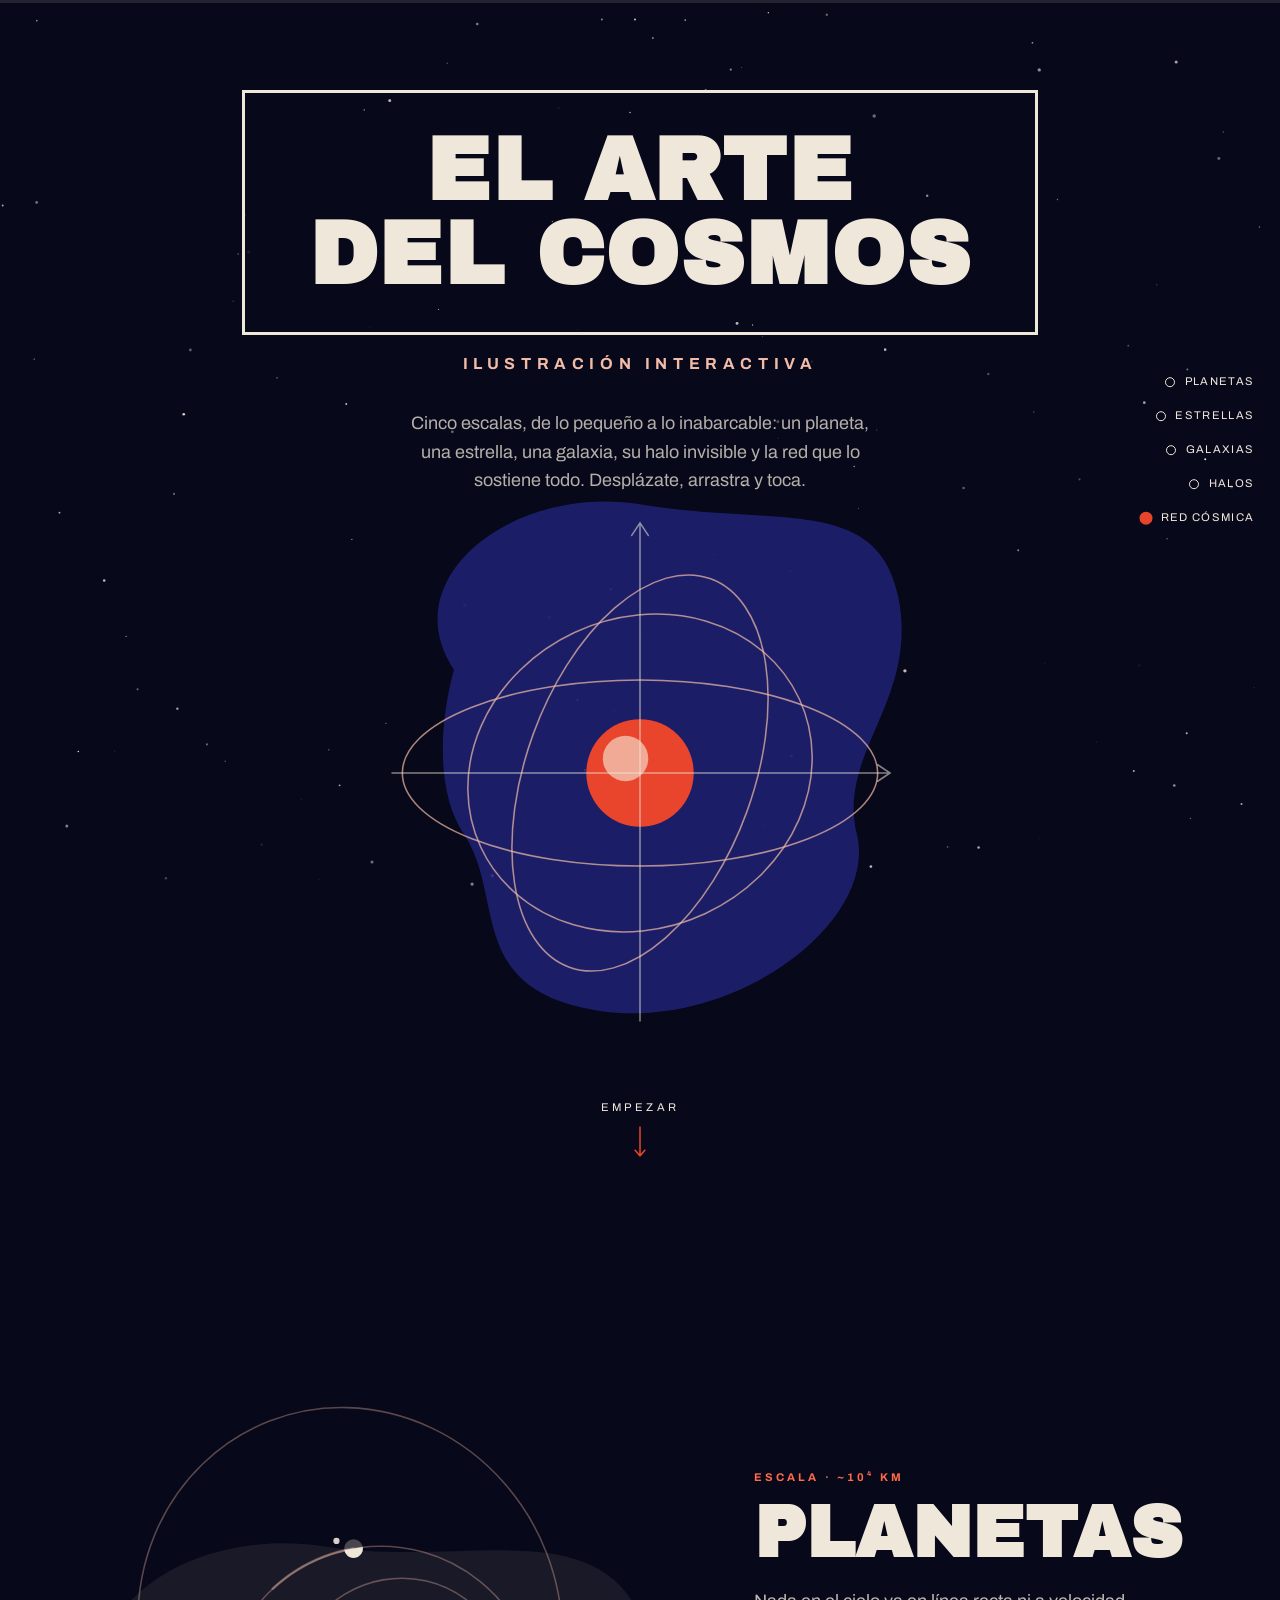
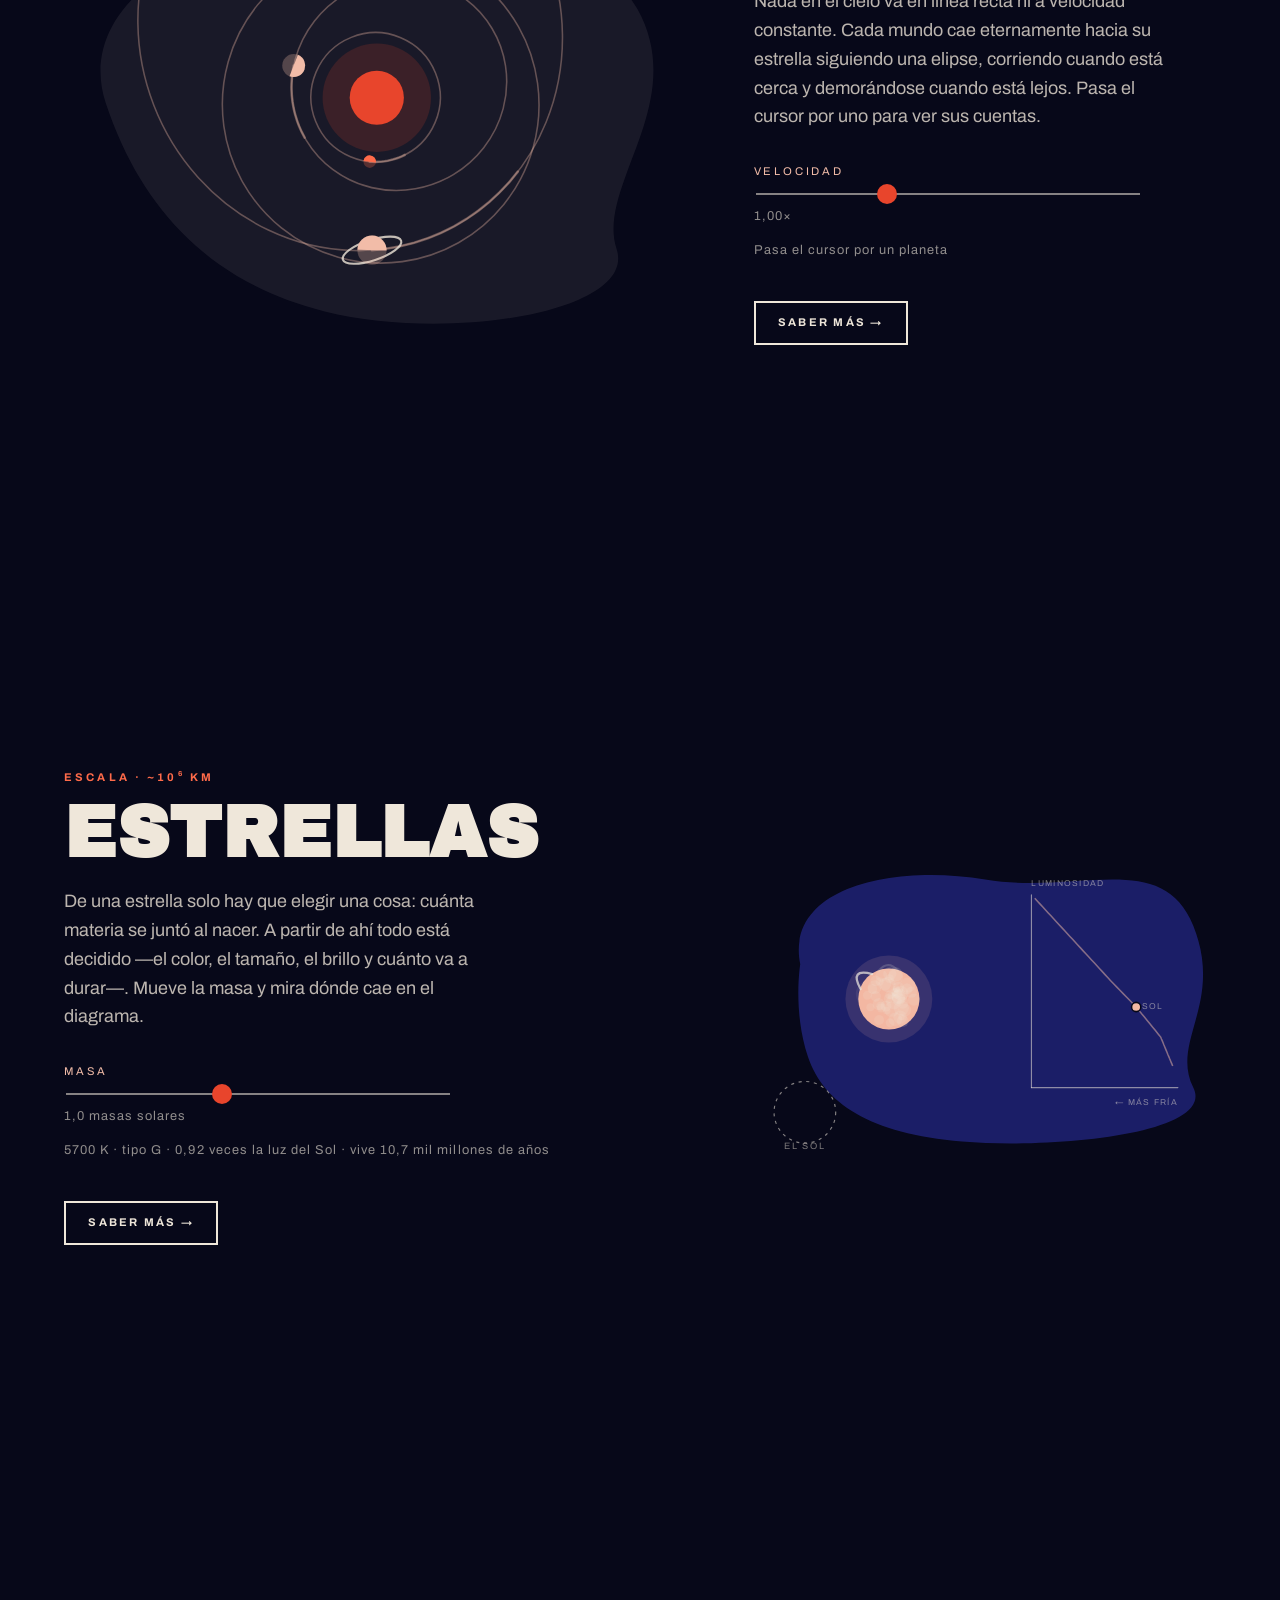
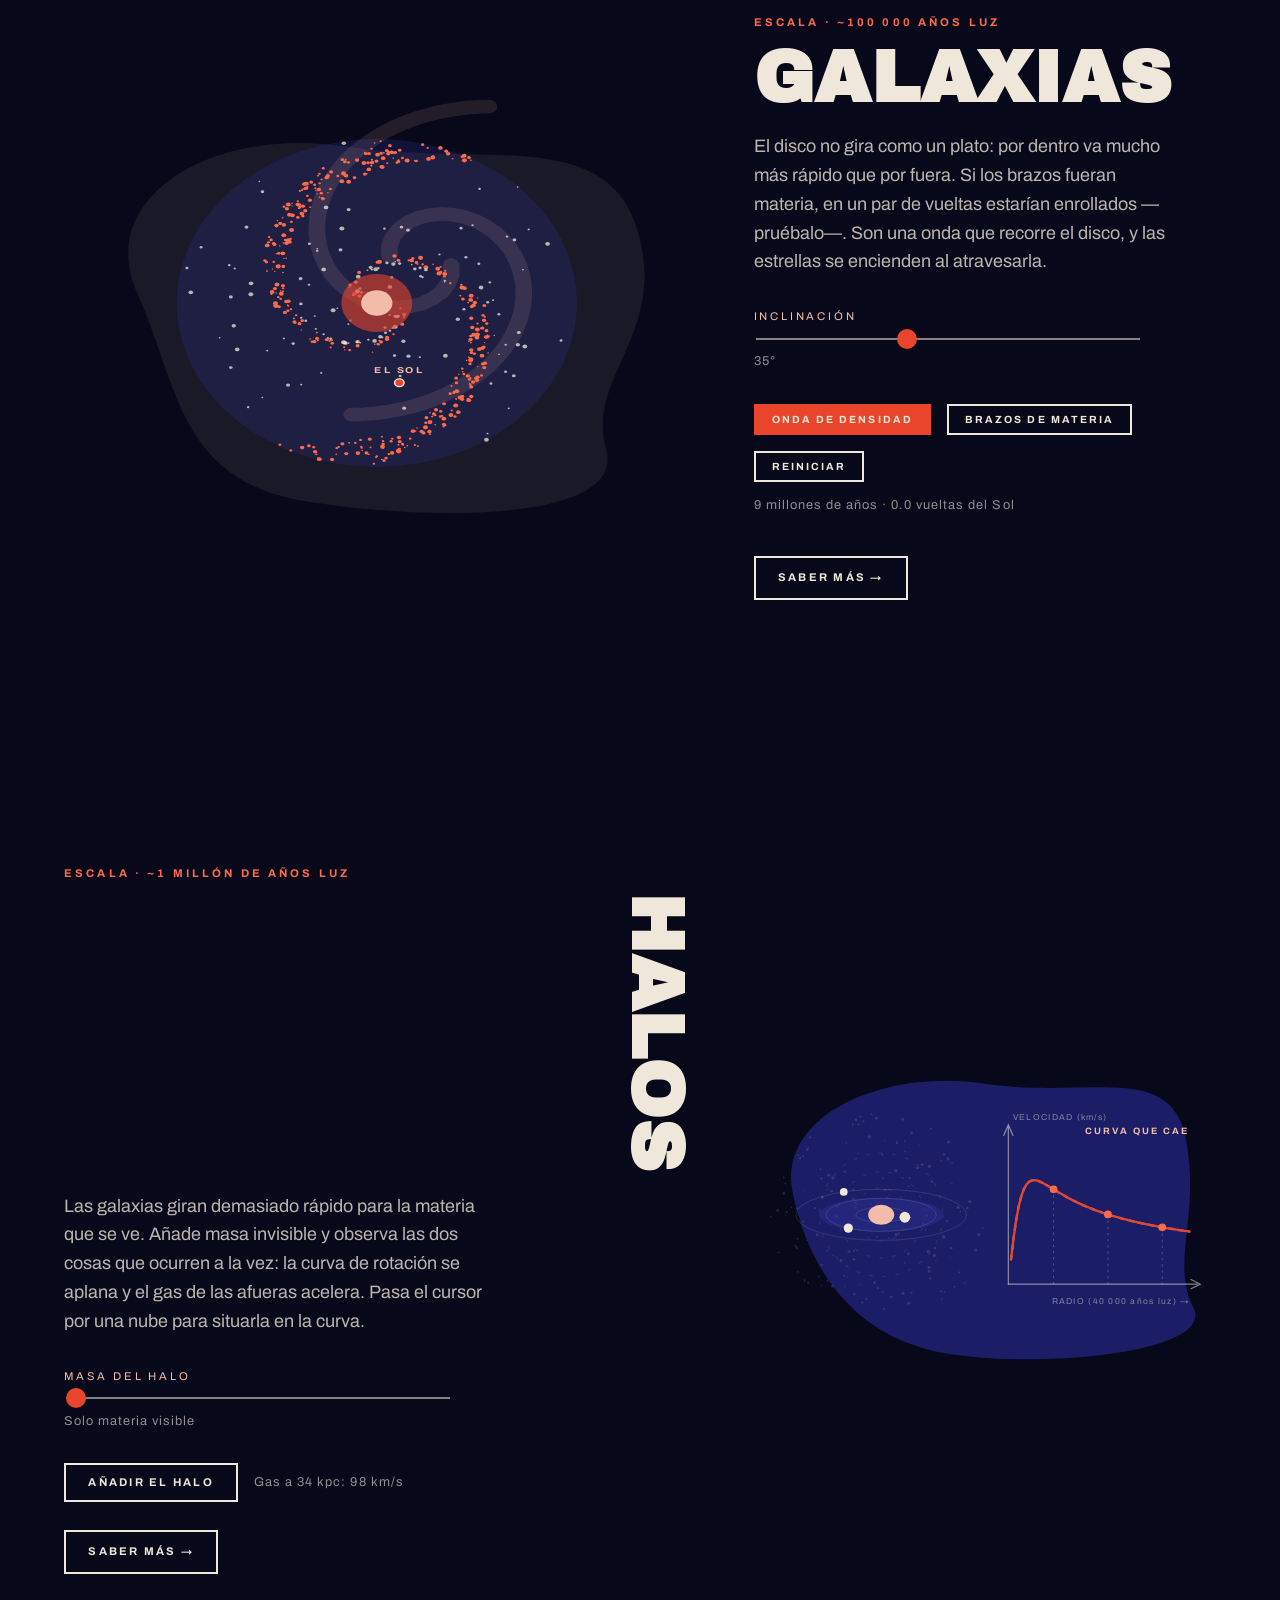
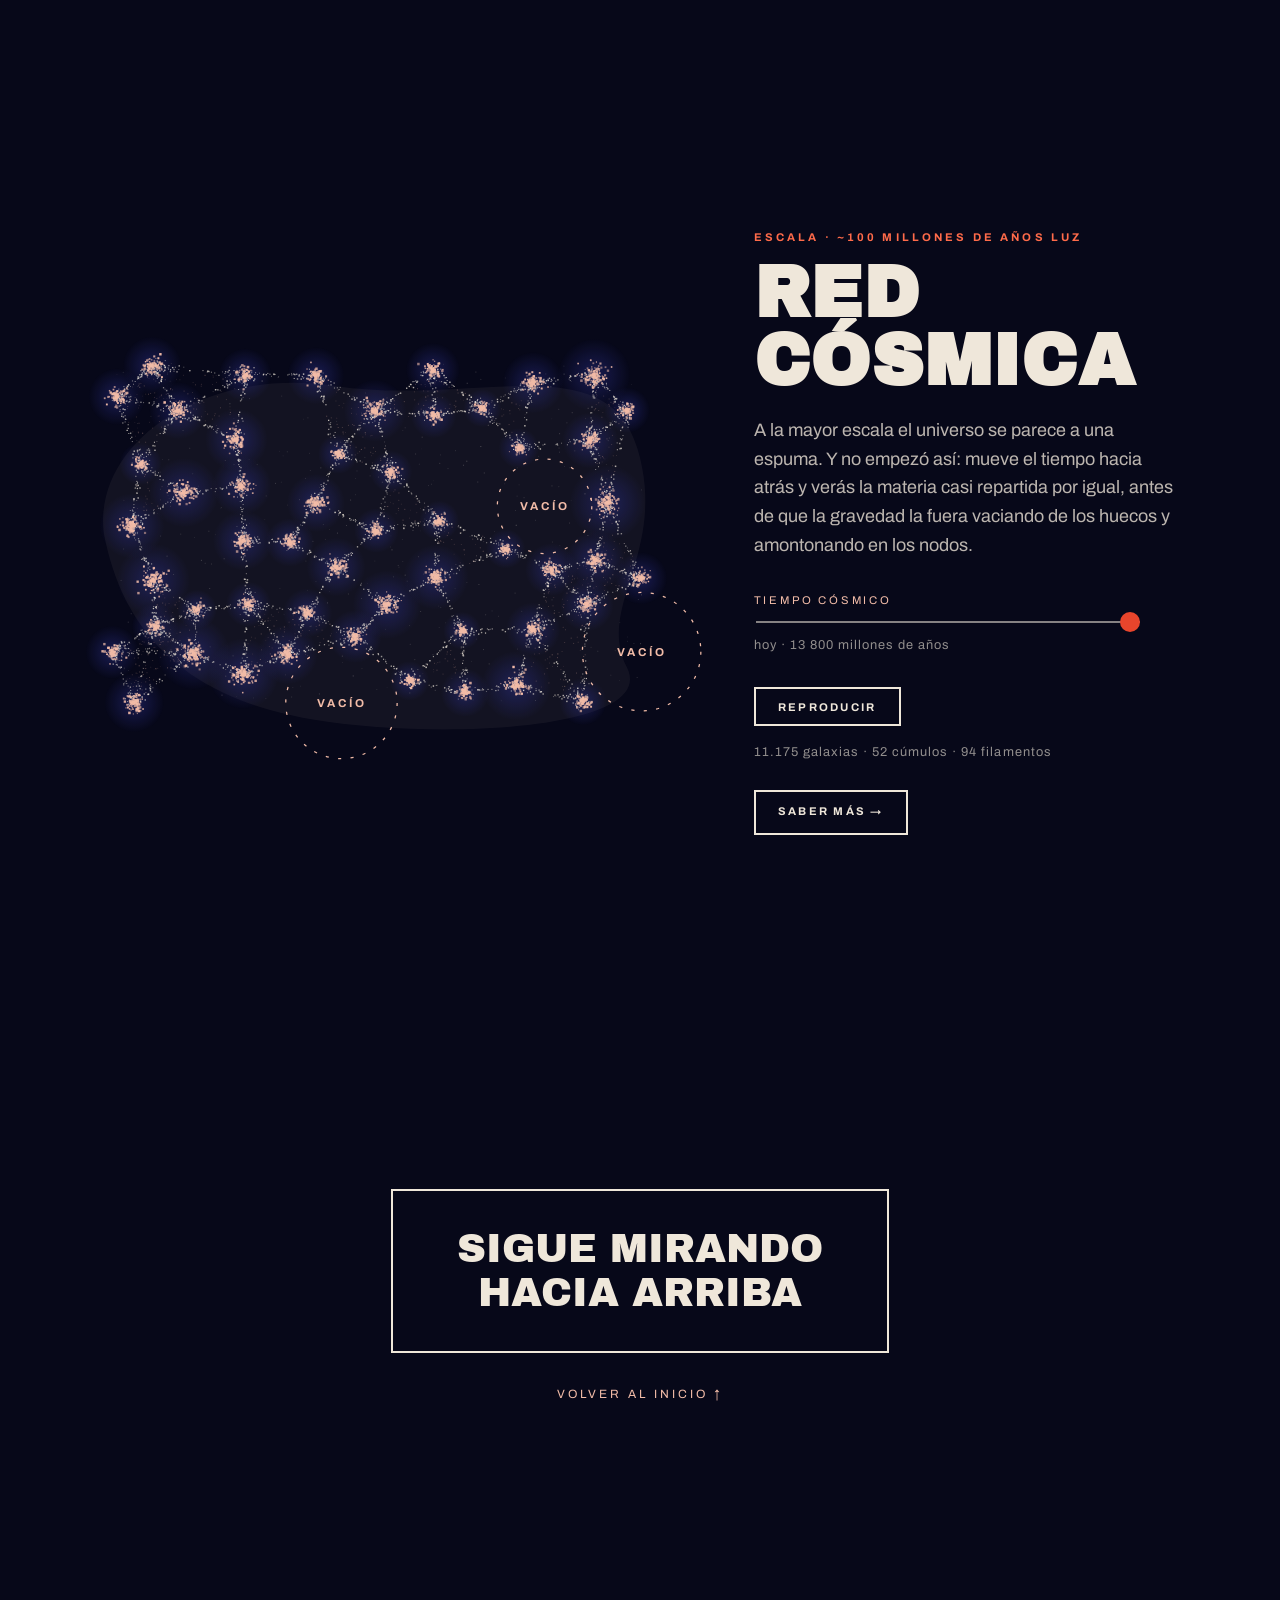
==== index.html @ 121e1dbd "Add cosmic web visualization and planetarium content" ====
<!DOCTYPE html>
<html lang="es">
<head>
<meta charset="utf-8">
<meta name="viewport" content="width=device-width, initial-scale=1, viewport-fit=cover">
<title>El arte del cosmos</title>
<meta name="description" content="Una pieza interactiva sobre la belleza del cosmos, de los planetas a la red cósmica.">
<link rel="preconnect" href="https://fonts.googleapis.com">
<link rel="preconnect" href="https://fonts.gstatic.com" crossorigin>
<link href="https://fonts.googleapis.com/css2?family=Archivo+Black&family=Archivo:wght@400;600;700&display=swap" rel="stylesheet">
<link rel="stylesheet" href="css/style.css">
</head>
<body>

<!-- Campo de estrellas de fondo (canvas, dibujado en js/main.js) -->
<canvas id="starfield" class="starfield" aria-hidden="true"></canvas>

<!-- Barra de progreso de scroll -->
<div class="progress" aria-hidden="true"><span id="progressBar" class="progress__bar"></span></div>

<!-- Navegación lateral: un punto por escala -->
<nav class="dots" aria-label="Escalas">
  <a href="#planetas"    data-dot="planetas"><span></span><em>Planetas</em></a>
  <a href="#estrellas"   data-dot="estrellas"><span></span><em>Estrellas</em></a>
  <a href="#galaxias"    data-dot="galaxias"><span></span><em>Galaxias</em></a>
  <a href="#halos"       data-dot="halos"><span></span><em>Halos</em></a>
  <a href="#red-cosmica" data-dot="red-cosmica"><span></span><em>Red cósmica</em></a>
</nav>

<!-- ============================= HERO ============================= -->
<header class="hero" id="top">
  <div class="frame">
    <h1 class="hero__title">EL ARTE<br>DEL COSMOS</h1>
  </div>
  <p class="hero__kicker">ILUSTRACIÓN INTERACTIVA</p>

  <p class="hero__intro">
    Cinco escalas, de lo pequeño a lo inabarcable: un planeta, una estrella,
    una galaxia, su halo invisible y la red que lo sostiene todo.
    Desplázate, arrastra y toca.
  </p>

  <a class="scroll-cue" href="#planetas">
    <span>EMPEZAR</span>
    <svg viewBox="0 0 24 48" aria-hidden="true"><path d="M12 2 V40 M5 33 L12 41 L19 33" /></svg>
  </a>

  <!-- Ilustración del hero: sistema orbital decorativo -->
  <svg class="hero__art" viewBox="0 0 600 600" aria-hidden="true">
    <path class="blob blob--violet" d="M120 200C60 110 180 20 300 40c130 22 230-10 250 90 20 100-60 150-40 230 20 85-120 190-250 170S170 420 130 360c-40-60-10-160-10-160Z"/>
    <g class="hero__rings">
      <ellipse class="ring" cx="300" cy="300" rx="230" ry="90"/>
      <ellipse class="ring" cx="300" cy="300" rx="170" ry="150" transform="rotate(-25 300 300)"/>
      <ellipse class="ring" cx="300" cy="300" rx="110" ry="200" transform="rotate(20 300 300)"/>
    </g>
    <circle class="sun" cx="300" cy="300" r="52"/>
    <circle class="sun-core" cx="286" cy="286" r="22"/>
    <g class="axes">
      <path d="M60 300 H540 M530 292 L542 300 L530 308"/>
      <path d="M300 540 V60 M292 70 L300 58 L308 70"/>
    </g>
  </svg>
</header>

<main>

  <!-- =========================== 1. PLANETAS =========================== -->
  <!-- Las órbitas las resuelve js/planets.js: aquí solo va el fondo -->
  <section class="scene scene--left" id="planetas" data-scene="planetas">
    <div class="scene__stage">
      <svg class="art" id="planetArt" viewBox="0 0 600 420" role="img"
           aria-label="Cuatro planetas recorriendo órbitas elípticas alrededor de su estrella">
        <path class="blob blob--cream" d="M40 210C10 120 120 40 250 60c130 20 250-30 300 60s-40 170-20 230-160 90-280 60S70 300 40 210Z"/>
      </svg>
    </div>

    <div class="scene__text">
      <p class="scene__scale">ESCALA · ~10<sup>4</sup> KM</p>
      <h2 class="scene__label">PLANETAS</h2>
      <p class="scene__copy">
        Nada en el cielo va en línea recta ni a velocidad constante. Cada mundo cae
        eternamente hacia su estrella siguiendo una elipse, corriendo cuando está cerca
        y demorándose cuando está lejos. Pasa el cursor por uno para ver sus cuentas.
      </p>
      <div class="control">
        <label for="planetSpeed">VELOCIDAD</label>
        <input id="planetSpeed" type="range" min="0" max="3" step="0.05" value="1">
        <output id="planetSpeedOut">1,00×</output>
      </div>
      <p class="readout" id="planetReadout">—</p>
      <a class="btn btn--ghost scene__more" href="planetas.html">SABER MÁS →</a>
    </div>
  </section>

  <!-- ============================ 2. ESTRELLAS ============================ -->
  <!-- La estrella la modela js/stars.js: aquí solo va el fondo -->
  <section class="scene scene--right" id="estrellas" data-scene="estrellas">
    <div class="scene__stage">
      <svg class="art" id="starArt" viewBox="0 0 600 420" role="img"
           aria-label="Una estrella cuya masa decide su color, su tamaño y su vida">
        <path class="blob blob--violet" d="M60 160C40 60 180 30 300 50s230-40 270 60-30 150 0 210-180 80-300 70S90 340 70 280s-10-120-10-120Z"/>
      </svg>
    </div>

    <div class="scene__text">
      <p class="scene__scale">ESCALA · ~10<sup>6</sup> KM</p>
      <h2 class="scene__label">ESTRELLAS</h2>
      <p class="scene__copy">
        De una estrella solo hay que elegir una cosa: cuánta materia se juntó al nacer.
        A partir de ahí todo está decidido —el color, el tamaño, el brillo y cuánto va a
        durar—. Mueve la masa y mira dónde cae en el diagrama.
      </p>
      <div class="control">
        <label for="starMass">MASA</label>
        <input id="starMass" type="range" min="0" max="100" step="0.5" value="40">
        <output id="starMassOut">1,0 masas solares</output>
      </div>
      <p class="readout" id="starDetail">—</p>
      <a class="btn btn--ghost scene__more" href="estrellas.html">SABER MÁS →</a>
    </div>
  </section>

  <!-- =========================== 3. GALAXIAS =========================== -->
  <!-- El disco lo siembra y lo hace girar js/galaxies.js -->
  <section class="scene scene--left" id="galaxias" data-scene="galaxias">
    <div class="scene__stage">
      <svg class="art" id="galaxyArt" viewBox="0 0 600 420" role="img"
           aria-label="Disco galáctico en rotación diferencial con brazos espirales">
        <path class="blob blob--cream" d="M70 200C30 110 140 40 270 60s250-20 280 80-50 140-30 210-170 70-290 50S110 290 70 200Z"/>
      </svg>
    </div>

    <div class="scene__text">
      <p class="scene__scale">ESCALA · ~100 000 AÑOS LUZ</p>
      <h2 class="scene__label">GALAXIAS</h2>
      <p class="scene__copy">
        El disco no gira como un plato: por dentro va mucho más rápido que por fuera.
        Si los brazos fueran materia, en un par de vueltas estarían enrollados —pruébalo—.
        Son una onda que recorre el disco, y las estrellas se encienden al atravesarla.
      </p>
      <div class="control">
        <label for="galaxyTilt">INCLINACIÓN</label>
        <input id="galaxyTilt" type="range" min="0" max="90" step="1" value="35">
        <output id="galaxyTiltOut">35°</output>
      </div>
      <div class="control control--row">
        <button class="btn btn--sm" id="galaxyWave" type="button" aria-pressed="true">ONDA DE DENSIDAD</button>
        <button class="btn btn--sm" id="galaxyMatter" type="button" aria-pressed="false">BRAZOS DE MATERIA</button>
        <button class="btn btn--sm" id="galaxyReset" type="button">REINICIAR</button>
      </div>
      <p class="readout" id="galaxyClock">—</p>
      <a class="btn btn--ghost scene__more" href="galaxias.html">SABER MÁS →</a>
    </div>
  </section>

  <!-- ============================= 4. HALOS ============================= -->
  <!-- La ilustración la construye js/halos.js: el SVG solo aporta el fondo -->
  <section class="scene scene--right" id="halos" data-scene="halos">
    <div class="scene__stage">
      <svg class="art" id="haloArt" viewBox="0 0 600 420" role="img"
           aria-label="Halo de materia oscura y curva de rotación calculada en vivo">
        <path class="blob blob--violet" d="M50 180C30 80 170 20 300 40s240-30 260 70-20 160 10 220-200 80-320 60S70 280 50 180Z"/>
      </svg>
    </div>

    <div class="scene__text">
      <p class="scene__scale">ESCALA · ~1 MILLÓN DE AÑOS LUZ</p>
      <h2 class="scene__label scene__label--vertical">HALOS</h2>
      <p class="scene__copy">
        Las galaxias giran demasiado rápido para la materia que se ve. Añade masa
        invisible y observa las dos cosas que ocurren a la vez: la curva de rotación
        se aplana y el gas de las afueras acelera. Pasa el cursor por una nube para
        situarla en la curva.
      </p>
      <div class="control">
        <label for="haloMass">MASA DEL HALO</label>
        <input id="haloMass" type="range" min="0" max="100" step="1" value="0">
        <output id="haloRatio">Solo materia visible</output>
      </div>
      <div class="control control--row">
        <button class="btn" id="haloPreset" type="button" aria-pressed="false">AÑADIR EL HALO</button>
        <span class="readout" id="haloVel">Gas a 34 kpc: — km/s</span>
      </div>
      <a class="btn btn--ghost scene__more" href="halos.html">SABER MÁS →</a>
    </div>
  </section>

  <!-- ========================== 5. RED CÓSMICA ========================== -->
  <!-- La red la siembra js/web.js: el SVG solo aporta el fondo -->
  <section class="scene scene--left" id="red-cosmica" data-scene="red-cosmica">
    <div class="scene__stage">
      <div class="web-stage">
        <canvas id="webCanvas" class="web-canvas"></canvas>
        <svg class="web-overlay" id="webArt" viewBox="0 0 600 420" role="img"
             aria-label="Red cósmica formada por miles de galaxias que se agrupan con el tiempo"></svg>
      </div>
    </div>

    <div class="scene__text">
      <p class="scene__scale">ESCALA · ~100 MILLONES DE AÑOS LUZ</p>
      <h2 class="scene__label">RED CÓSMICA</h2>
      <p class="scene__copy">
        A la mayor escala el universo se parece a una espuma. Y no empezó así: mueve
        el tiempo hacia atrás y verás la materia casi repartida por igual, antes de que
        la gravedad la fuera vaciando de los huecos y amontonando en los nodos.
      </p>
      <div class="control">
        <label for="webTime">TIEMPO CÓSMICO</label>
        <input id="webTime" type="range" min="0" max="100" step="1" value="100">
        <output id="webAge">hoy · 13 800 millones de años</output>
      </div>
      <div class="control control--row">
        <button class="btn" id="webPlay" type="button" aria-pressed="false">REPRODUCIR</button>
        <span class="readout" id="webReadout">—</span>
      </div>
      <a class="btn btn--ghost scene__more" href="red-cosmica.html">SABER MÁS →</a>
    </div>
  </section>

</main>

<!-- ============================= OUTRO ============================= -->
<footer class="outro">
  <div class="frame frame--sm">
    <p>SIGUE MIRANDO<br>HACIA ARRIBA</p>
  </div>
  <a class="back-to-top" href="#top">VOLVER AL INICIO ↑</a>
</footer>

<script src="js/common.js"></script>
<script src="js/main.js"></script>
<script src="js/planets.js"></script>
<script src="js/stars.js"></script>
<script src="js/galaxies.js"></script>
<script src="js/halos.js"></script>
<script src="js/web.js"></script>
</body>
</html>
---- css/style.css ----
/* ============================================================
   El arte del cosmos — hoja de estilos base
   Cinco escalas: planetas → estrellas → galaxias → halos → red cósmica
   Paleta: azul profundo + coral + rosa pálido + crema
   ============================================================ */

:root {
  /* Color */
  --ink:        #070819;  /* fondo espacio profundo */
  --ink-2:      #0E1130;  /* fondo alterno */
  --violet:     #1E2270;  /* azul del cartel de referencia, oscurecido */
  --violet-2:   #2B2F8C;
  --coral:      #E8452C;
  --coral-soft: #FF6B4A;
  --blush:      #F2BCA8;
  --cream:      #EFE7DA;
  --ice:        #A9C3FF;  /* estrellas calientes */
  --line:       rgba(239, 231, 218, 0.55);

  /* Tipografía */
  --display: "Archivo Black", "Helvetica Neue", Impact, sans-serif;
  --text:    "Archivo", "Helvetica Neue", Arial, sans-serif;

  /* Ritmo */
  --gutter: clamp(1.25rem, 5vw, 5rem);
  --ease:   cubic-bezier(0.22, 1, 0.36, 1);
}

*, *::before, *::after { box-sizing: border-box; }

html { scroll-behavior: smooth; }

body {
  margin: 0;
  background: var(--ink);
  color: var(--cream);
  font-family: var(--text);
  font-size: clamp(1rem, 0.95rem + 0.25vw, 1.125rem);
  line-height: 1.6;
  overflow-x: hidden;
}

img, svg { max-width: 100%; }

/* ---------------- Fondo de estrellas + barra de progreso ---------------- */

.starfield {
  position: fixed;
  inset: 0;
  width: 100%;
  height: 100%;
  z-index: 0;
  pointer-events: none;
}

.progress {
  position: fixed;
  top: 0; left: 0; right: 0;
  height: 3px;
  background: rgba(239, 231, 218, 0.12);
  z-index: 50;
}
.progress__bar {
  display: block;
  height: 100%;
  width: 0;
  background: var(--coral);
}

/* ---------------- Navegación de puntos ---------------- */

.dots {
  position: fixed;
  right: clamp(0.75rem, 2vw, 2rem);
  top: 50%;
  transform: translateY(-50%);
  display: flex;
  flex-direction: column;
  gap: 1rem;
  z-index: 40;
}
.dots a {
  display: flex;
  align-items: center;
  justify-content: flex-end;
  gap: 0.6rem;
  text-decoration: none;
  color: var(--cream);
}
.dots span {
  width: 10px;
  height: 10px;
  border: 1.5px solid var(--cream);
  border-radius: 50%;
  transition: background 0.3s var(--ease), transform 0.3s var(--ease);
}
.dots em {
  font-style: normal;
  font-size: 0.7rem;
  letter-spacing: 0.12em;
  text-transform: uppercase;
  opacity: 0;
  transform: translateX(6px);
  transition: opacity 0.3s var(--ease), transform 0.3s var(--ease);
}
.dots a:hover em { opacity: 0.8; transform: none; }
.dots a.is-active span { background: var(--coral); border-color: var(--coral); transform: scale(1.3); }
.dots a.is-active em { opacity: 1; transform: none; }

/* ---------------- Hero ---------------- */

.hero {
  position: relative;
  z-index: 1;
  min-height: 100svh;
  padding: clamp(3rem, 10vh, 8rem) var(--gutter) 6rem;
  display: flex;
  flex-direction: column;
  align-items: center;
  text-align: center;
}

.frame {
  border: 3px solid var(--cream);
  padding: clamp(1rem, 3vw, 2.25rem) clamp(1.5rem, 6vw, 4rem);
  max-width: 100%;
}
.frame--sm { border-width: 2px; }

.hero__title {
  margin: 0;
  font-family: var(--display);
  font-size: clamp(2rem, 8vw, 5.5rem);
  line-height: 0.95;
  letter-spacing: 0.02em;
}

.hero__kicker {
  margin: 1rem 0 0;
  font-weight: 700;
  font-size: clamp(0.75rem, 1.5vw, 1rem);
  letter-spacing: 0.35em;
  color: var(--blush);
}

.hero__intro {
  max-width: 48ch;
  margin: 2rem 0 0;
  color: rgba(239, 231, 218, 0.75);
}

.hero__art {
  width: min(100%, 620px);
  margin-top: -2rem;
  order: 3;
}
.hero__rings { transform-origin: 300px 300px; animation: spin 90s linear infinite; }

.scroll-cue {
  order: 4;
  margin-top: 1rem;
  display: inline-flex;
  flex-direction: column;
  align-items: center;
  gap: 0.5rem;
  color: var(--cream);
  text-decoration: none;
  font-size: 0.7rem;
  letter-spacing: 0.3em;
}
.scroll-cue svg {
  width: 18px;
  fill: none;
  stroke: var(--coral);
  stroke-width: 2;
  animation: nudge 2.4s ease-in-out infinite;
}

/* ---------------- Escenas ---------------- */

.scene {
  position: relative;
  z-index: 1;
  min-height: 100svh;
  display: grid;
  grid-template-columns: 1.15fr 0.85fr;
  align-items: center;
  gap: clamp(2rem, 5vw, 5rem);
  padding: clamp(4rem, 12vh, 9rem) var(--gutter);
}
.scene--right .scene__stage { order: 2; }

.scene__stage { position: relative; }
.art { width: 100%; height: auto; overflow: visible; }

/* Marcador de escala: hilo conductor de toda la pieza */
.scene__scale {
  margin: 0 0 0.75rem;
  font-size: 0.7rem;
  font-weight: 700;
  letter-spacing: 0.28em;
  color: var(--coral-soft);
}
.scene__scale sup { font-size: 0.65em; }

.scene__label {
  margin: 0 0 1.25rem;
  font-family: var(--display);
  font-size: clamp(2rem, 6vw, 4.5rem);
  line-height: 0.95;
  letter-spacing: 0.01em;
}
.scene__label--vertical {
  writing-mode: vertical-rl;
  margin-bottom: 0;
  margin-left: auto;
}

.scene__copy {
  max-width: 42ch;
  color: rgba(239, 231, 218, 0.78);
}

/* Aparición al entrar en pantalla (la clase la añade el IntersectionObserver) */
.scene__stage,
.scene__text {
  opacity: 0;
  transform: translateY(40px);
  transition: opacity 0.9s var(--ease), transform 0.9s var(--ease);
}
.scene.is-visible .scene__stage,
.scene.is-visible .scene__text { opacity: 1; transform: none; }
.scene.is-visible .scene__text { transition-delay: 0.15s; }

/* ---------------- Controles ---------------- */

.control {
  margin-top: 2rem;
  display: flex;
  flex-direction: column;
  gap: 0.6rem;
  max-width: 24rem;
}
.control--row { flex-direction: row; align-items: center; gap: 1rem; flex-wrap: wrap; }

.control label {
  font-size: 0.7rem;
  letter-spacing: 0.25em;
  color: var(--blush);
}

input[type="range"] {
  -webkit-appearance: none;
  appearance: none;
  width: 100%;
  height: 2px;
  background: var(--line);
  outline-offset: 6px;
}
input[type="range"]::-webkit-slider-thumb {
  -webkit-appearance: none;
  width: 20px; height: 20px;
  border-radius: 50%;
  background: var(--coral);
  cursor: grab;
}
input[type="range"]::-moz-range-thumb {
  width: 20px; height: 20px;
  border: 0;
  border-radius: 50%;
  background: var(--coral);
  cursor: grab;
}

output, .readout {
  font-size: 0.8rem;
  letter-spacing: 0.08em;
  color: rgba(239, 231, 218, 0.6);
}

.btn {
  font-family: var(--text);
  font-weight: 700;
  font-size: 0.7rem;
  letter-spacing: 0.2em;
  color: var(--cream);
  background: transparent;
  border: 2px solid var(--cream);
  padding: 0.7rem 1.4rem;
  cursor: pointer;
  transition: background 0.25s var(--ease), border-color 0.25s var(--ease);
}
.btn:hover, .btn:focus-visible { background: var(--coral); border-color: var(--coral); }
.btn[aria-pressed="true"] { background: var(--coral); border-color: var(--coral); }

.btn--ghost { display: inline-block; text-decoration: none; }
.scene__more { margin-top: 1.75rem; }

/* ---------------- Vocabulario gráfico compartido ---------------- */

.blob { opacity: 0.9; }
.blob--violet { fill: var(--violet); }
.blob--cream  { fill: var(--cream); opacity: 0.08; }

.axes {
  fill: none;
  stroke: var(--line);
  stroke-width: 1.5;
  stroke-linecap: round;
}

.axis-label {
  fill: rgba(239, 231, 218, 0.5);
  font-family: var(--text);
  font-size: 12px;
  letter-spacing: 0.18em;
  text-anchor: middle;
}
/* En CSS el anclaje gana al atributo del SVG, así que aquí se le devuelve
   la palabra a cada rótulo que pide alinearse por su izquierda o su derecha */
.axis-label[text-anchor="start"] { text-anchor: start; }
.axis-label[text-anchor="end"] { text-anchor: end; }

.ring {
  fill: none;
  stroke: var(--blush);
  stroke-width: 1.5;
  opacity: 0.7;
}

.sun      { fill: var(--coral); }
.sun-core { fill: var(--blush); opacity: 0.85; }

.star-label {
  fill: var(--blush);
  font-family: var(--text);
  font-size: 15px;
  letter-spacing: 0.06em;
  pointer-events: none;
}

/* Escena 1 — planetas · las órbitas las resuelve js/planets.js */
.planet--coral { fill: var(--coral-soft); }
.planet--blush { fill: var(--blush); }
.planet--cream { fill: var(--cream); }
.planet--night { opacity: 0.28; }
.planet-body { cursor: pointer; }
.orbit-path { opacity: 0.35; }
.orbit-trail { fill: none; stroke: var(--blush); stroke-width: 2.5; stroke-linecap: round; opacity: 0.35; }
.moon-dot { fill: var(--cream); opacity: 0.9; }
.planet-ring {
  fill: none;
  stroke: var(--cream);
  stroke-width: 2;
  opacity: 0.8;
  /* fill-box para girar sobre el propio anillo y no sobre el origen del viewBox */
  transform-box: fill-box;
  transform-origin: center;
  transform: rotate(-18deg);
}

/* Escena 2 — estrellas · las modela js/stars.js */
.star-body { fill: var(--coral); transition: fill 0.35s var(--ease); }
.star-corona { fill: var(--coral); opacity: 0.16; transition: opacity 0.4s var(--ease); }
.grain { fill: var(--cream); opacity: 0.14; pointer-events: none; }
.flare { fill: none; stroke: var(--blush); stroke-width: 3; stroke-linecap: round; }
.sun-ref { fill: none; stroke: var(--line); stroke-width: 1.5; stroke-dasharray: 4 6; }

.ms-line { fill: none; stroke: var(--blush); stroke-width: 2; opacity: 0.5; }
.hr-sun { fill: var(--cream); }
.hr-marker { stroke: var(--ink); stroke-width: 2; transition: fill 0.35s var(--ease); }

/* Escena 3 — galaxias · la siembra js/galaxies.js */
.galaxy-disc { fill: var(--violet-2); opacity: 0.28; }
.galaxy-disc--flat { opacity: 0.55; }
.galaxy-bulge { fill: var(--coral); opacity: 0.6; }
.galaxy-core  { fill: var(--blush); }

.arm-pattern { transition: opacity 0.5s var(--ease); }
.arm-wave {
  fill: none;
  stroke: var(--blush);
  stroke-width: 16;
  stroke-linecap: round;
  opacity: 0.16;
}
.disc-star { fill: var(--cream); opacity: 0.75; transition: fill 0.25s var(--ease); }
.disc-star.is-forming { fill: var(--coral-soft); opacity: 1; }
.sun-marker { fill: var(--coral); stroke: var(--cream); stroke-width: 1.5; }
.sun-tag {
  fill: var(--blush);
  font-family: var(--text);
  font-size: 10px;
  font-weight: 700;
  letter-spacing: 0.2em;
  pointer-events: none;
}

/* Escena 4 — halos · la construye js/halos.js */

.halo-particles { transition: opacity 0.4s var(--ease); }
.halo-particles.is-drifting { animation: spin 300s linear infinite; }
.halo-particle { fill: var(--blush); }

.halo-ring {
  fill: none;
  stroke: var(--blush);
  stroke-width: 1.5;
  stroke-dasharray: 5 12;
  transition: opacity 0.4s var(--ease), r 0.6s var(--ease);
}

/* Nubes de gas que trazan la curva */
.tracer-orbit { fill: none; stroke: var(--line); stroke-width: 1; opacity: 0.3; }
.tracer {
  fill: var(--cream);
  cursor: pointer;
  transition: fill 0.2s var(--ease);
}
.tracer:hover { fill: var(--coral-soft); }
.tracer-label {
  fill: var(--blush);
  font-family: var(--text);
  font-size: 14px;
  letter-spacing: 0.06em;
  pointer-events: none;
}

/* Gráfico de la curva de rotación */
.curve { fill: none; stroke-width: 3; stroke-linecap: round; }
.curve--expected { stroke: var(--line); stroke-dasharray: 5 8; }
.curve--live { stroke: var(--coral); }
.marker__dot { fill: var(--coral-soft); transition: r 0.2s var(--ease), fill 0.2s var(--ease); }
.marker__guide { stroke: var(--line); stroke-width: 1; stroke-dasharray: 3 5; opacity: 0.6; }
.marker.is-lit .marker__dot { fill: var(--cream); r: 8; }
.plot-label { font-size: 11px; letter-spacing: 0.15em; }
.plot-note {
  fill: var(--blush);
  font-family: var(--text);
  font-size: 12px;
  font-weight: 700;
  letter-spacing: 0.22em;
  transition: fill 0.4s var(--ease);
}
.plot-note.is-flat { fill: var(--coral-soft); }

/* Escena 5 — red cósmica · la siembra js/web.js sobre <canvas> */
.web-stage {
  position: relative;
  width: 100%;
  aspect-ratio: var(--ratio, 600 / 420);
}
.web-canvas,
.web-overlay {
  position: absolute;
  inset: 0;
  width: 100%;
  height: 100%;
}
.web-canvas { cursor: crosshair; touch-action: none; }
.web-overlay { pointer-events: none; overflow: visible; }

.void-ring, .void-tag { transition: opacity 0.5s var(--ease); }
.void-ring {
  fill: none;
  stroke: var(--blush);
  stroke-width: 1.2;
  stroke-dasharray: 3 9;
  opacity: 0.5;
}
.void-tag {
  fill: var(--blush);
  font-family: var(--text);
  font-size: 11px;
  font-weight: 700;
  letter-spacing: 0.24em;
}

/* ---------------- Outro ---------------- */

.outro {
  position: relative;
  z-index: 1;
  min-height: 70svh;
  display: flex;
  flex-direction: column;
  align-items: center;
  justify-content: center;
  gap: 2rem;
  padding: 6rem var(--gutter);
  text-align: center;
}
.outro p {
  margin: 0;
  font-family: var(--display);
  font-size: clamp(1.5rem, 4vw, 2.5rem);
  line-height: 1.1;
}
.back-to-top {
  color: var(--blush);
  text-decoration: none;
  font-size: 0.75rem;
  letter-spacing: 0.25em;
}

/* ---------------- Animaciones ---------------- */

@keyframes spin  { to { transform: rotate(360deg); } }
@keyframes twinkle { 0%, 100% { opacity: 0.25; } 50% { opacity: 1; } }
@keyframes nudge { 0%, 100% { transform: translateY(0); } 50% { transform: translateY(6px); } }

/* ---------------- Responsive ---------------- */

@media (max-width: 900px) {
  .scene {
    grid-template-columns: 1fr;
    gap: 2rem;
    padding-block: 5rem;
  }
  .scene--right .scene__stage { order: 0; }
  .scene__label--vertical { writing-mode: horizontal-tb; margin-left: 0; margin-bottom: 1.25rem; }
  .dots em { display: none; }
}

@media (max-width: 560px) {
  .dots { display: none; }
  .hero__art { margin-top: 0; }
}

/* ---------------- Accesibilidad ---------------- */

@media (prefers-reduced-motion: reduce) {
  html { scroll-behavior: auto; }
  *, *::before, *::after {
    animation-duration: 0.001ms !important;
    animation-iteration-count: 1 !important;
    transition-duration: 0.001ms !important;
  }
  .scene__stage, .scene__text { opacity: 1; transform: none; }
}


/* ============================================================
   Páginas de detalle (planetas.html, estrellas.html, …)
   ============================================================ */

.article-page { padding-bottom: 2rem; }

.back-link {
  position: fixed;
  top: clamp(1rem, 3vh, 2rem);
  left: clamp(1rem, 4vw, 3rem);
  z-index: 45;
  color: var(--cream);
  text-decoration: none;
  font-size: 0.7rem;
  font-weight: 700;
  letter-spacing: 0.2em;
  background: rgba(7, 8, 25, 0.75);
  border: 1px solid var(--line);
  padding: 0.6rem 1rem;
  backdrop-filter: blur(6px);
}
.back-link:hover { background: var(--coral); border-color: var(--coral); }

.article-head {
  position: relative;
  z-index: 1;
  max-width: 72rem;
  margin: 0 auto;
  padding: clamp(6rem, 16vh, 11rem) var(--gutter) 0;
  text-align: center;
}
.article-head .scene__scale { margin-bottom: 1rem; }

.article-title {
  margin: 0 0 1.5rem;
  font-family: var(--display);
  font-size: clamp(2.5rem, 11vw, 6rem);
  line-height: 0.95;
}

.article-lede {
  max-width: 54ch;
  margin: 0 auto;
  font-size: clamp(1.05rem, 1.6vw, 1.35rem);
  color: var(--blush);
}

.article-figure {
  margin: clamp(2.5rem, 6vw, 4rem) auto 0;
  max-width: 46rem;
}
.figure-art { width: 100%; height: auto; overflow: visible; }
.dust { fill: var(--cream); opacity: 0.8; }

.article-figure--lab { max-width: 52rem; }

.lab-caption {
  margin: 1.25rem auto 0;
  max-width: 46ch;
  text-align: center;
  font-size: 0.85rem;
  color: rgba(239, 231, 218, 0.55);
}

.lab-controls {
  margin-top: 1.75rem;
  padding-top: 1.75rem;
  border-top: 1px solid var(--line);
  display: grid;
  gap: 1.1rem;
}
.lab-controls .control { margin-top: 0; max-width: 30rem; width: 100%; }
.lab-readout { margin: 0; font-variant-numeric: tabular-nums; }
.btn--sm { padding: 0.5rem 1rem; font-size: 0.65rem; }

.article {
  position: relative;
  z-index: 1;
  max-width: 72rem;
  margin: 0 auto;
  padding: clamp(3rem, 8vh, 5rem) var(--gutter) 3rem;
  display: grid;
  grid-template-columns: repeat(2, minmax(0, 1fr));
  gap: clamp(2rem, 4vw, 4rem);
}

.article-block__num {
  margin: 0 0 0.5rem;
  font-size: 0.7rem;
  font-weight: 700;
  letter-spacing: 0.3em;
  color: var(--coral-soft);
}
.article-block__title {
  margin: 0 0 0.75rem;
  font-family: var(--display);
  font-size: clamp(1.25rem, 2.4vw, 1.8rem);
  line-height: 1.1;
}
.article-block p { margin: 0; color: rgba(239, 231, 218, 0.78); }

.facts {
  grid-column: 1 / -1;
  margin-top: 1rem;
  padding-top: 2rem;
  border-top: 2px solid var(--line);
}
.facts__title {
  margin: 0;
  font-family: var(--display);
  font-size: 0.95rem;
  letter-spacing: 0.25em;
}
.facts dl {
  margin: 1.75rem 0 0;
  display: grid;
  grid-template-columns: repeat(auto-fit, minmax(15rem, 1fr));
  gap: 1.5rem 2.5rem;
}
.facts dt {
  font-size: 0.68rem;
  letter-spacing: 0.2em;
  text-transform: uppercase;
  color: var(--blush);
}
.facts dd {
  margin: 0.35rem 0 0;
  font-family: var(--display);
  font-size: clamp(1rem, 1.6vw, 1.2rem);
}

.article-nav {
  position: relative;
  z-index: 1;
  max-width: 72rem;
  margin: 0 auto;
  padding: 0 var(--gutter) 4rem;
  display: flex;
  gap: 1rem;
  justify-content: space-between;
}
.article-nav__spacer { flex: 1; }
.article-nav__link {
  flex: 0 1 20rem;
  display: flex;
  flex-direction: column;
  gap: 0.35rem;
  padding: 1.1rem 1.5rem;
  border: 2px solid var(--line);
  color: var(--cream);
  text-decoration: none;
  transition: border-color 0.25s var(--ease), background 0.25s var(--ease);
}
.article-nav__link:hover { border-color: var(--coral); background: rgba(232, 69, 44, 0.12); }
.article-nav__link--next { text-align: right; margin-left: auto; }
.article-nav__link span { font-size: 0.65rem; letter-spacing: 0.25em; color: var(--blush); }
.article-nav__link strong { font-family: var(--display); font-weight: 400; font-size: 1.15rem; }

.outro--sm { min-height: auto; padding-block: 3rem 4rem; }

/* Aparición genérica (la marca js/common.js) */
.reveal {
  opacity: 0;
  transform: translateY(30px);
  transition: opacity 0.8s var(--ease), transform 0.8s var(--ease);
}
.reveal.is-visible { opacity: 1; transform: none; }

@media (max-width: 900px) {
  .article { grid-template-columns: 1fr; }
  .article-nav { flex-direction: column; }
  .article-nav__link { flex: 1 1 auto; }
  .article-nav__link--next { text-align: left; margin-left: 0; }
}

@media (prefers-reduced-motion: reduce) {
  .reveal { opacity: 1; transform: none; }
}

/* ============================================================
   Laboratorios de cada bloque de halos.html (js/halos-blocks.js)
   ============================================================ */

/* halos.html lleva una figura interactiva por bloque: una sola columna */
.article--labs {
  grid-template-columns: 1fr;
  max-width: 58rem;
  gap: clamp(3rem, 6vw, 4.5rem);
}
.article--labs .article-block p { max-width: 68ch; }

.block-lab {
  margin-top: 1.6rem;
  padding-top: 1.3rem;
  border-top: 1px solid rgba(239, 231, 218, 0.16);
}
.block-lab__art {
  display: block;
  width: 100%;
  height: auto;
  touch-action: none;
}
.block-lab__art--drag { cursor: crosshair; }

.block-lab__controls {
  margin-top: 0.9rem;
  display: flex;
  align-items: center;
  gap: 0.75rem;
  flex-wrap: wrap;
}
.block-lab__controls input[type="range"] { flex: 1 1 8rem; }
.block-lab__label {
  font-size: 0.65rem;
  letter-spacing: 0.22em;
  color: var(--blush);
}
.block-lab__readout {
  margin: 0.85rem 0 0;
  min-height: 2.6em;
  font-size: 0.8rem;
  color: rgba(239, 231, 218, 0.6);
  font-variant-numeric: tabular-nums;
}

/* 01 · rendija y medidas */
.slit__line { stroke: var(--cream); stroke-width: 2; opacity: 0.85; }
.slit__dot  { fill: var(--cream); }
.slit.is-red  .slit__line { stroke: var(--coral); }
.slit.is-red  .slit__dot  { fill: var(--coral); }
.slit.is-blue .slit__line { stroke: var(--ice); }
.slit.is-blue .slit__dot  { fill: var(--ice); }
.measure-dot {
  fill: var(--shift, var(--coral));
  transform-box: fill-box;
  transform-origin: center;
  animation: pop 0.45s var(--ease) both;
}
.plot-label--dim { opacity: 0.5; }

/* 02 · escala */
.scale-halo {
  fill: var(--violet-2);
  opacity: 0.2;
  stroke: var(--blush);
  stroke-width: 1;
  stroke-dasharray: 5 12;
}
.satellite { fill: var(--cream); opacity: 0.85; }
.scale-tag {
  fill: var(--blush);
  font-family: var(--text);
  font-size: 11px;
  font-weight: 700;
  letter-spacing: 0.2em;
  transition: opacity 0.3s var(--ease);
}
.scale-tag--disc { fill: var(--coral-soft); }
.scale-bar__line { fill: none; stroke: var(--line); stroke-width: 1.5; }

/* 03 · lente gravitacional */
.source { fill: var(--blush); opacity: 0.7; transition: fill 0.3s var(--ease), opacity 0.3s var(--ease); }
.source.is-arc { fill: var(--cream); opacity: 0.95; }
.source-ghost { fill: var(--line); transition: opacity 0.35s var(--ease); }
.lens { cursor: grab; }
.lens__glow { fill: var(--violet-2); opacity: 0.55; }
.lens__core { fill: var(--coral); }
.einstein-ring {
  fill: none;
  stroke: var(--coral-soft);
  stroke-width: 1.5;
  stroke-dasharray: 4 8;
  opacity: 0.7;
  animation: dash 3s linear infinite;
}

/* 04 · dos explicaciones */
.panel-title {
  fill: var(--cream);
  font-family: var(--display);
  font-size: 13px;
  letter-spacing: 0.1em;
}
.data-point { fill: var(--cream); }
.data-error { stroke: var(--line); stroke-width: 1.5; }
.model-curve { stroke-width: 2.5; }
.mass-bar { transition: height 0.5s var(--ease), y 0.5s var(--ease); }
.mass-bar--needed { fill: var(--blush); opacity: 0.45; }
.mass-bar--model  { fill: var(--coral); }
.gap-tag {
  fill: var(--blush);
  font-family: var(--text);
  font-size: 11px;
  font-weight: 700;
  letter-spacing: 0.18em;
  transition: fill 0.3s var(--ease);
}
.gap-tag.is-gap { fill: var(--coral-soft); }

@keyframes pop  { from { transform: scale(0); opacity: 0; } to { transform: scale(1); opacity: 1; } }
@keyframes dash { to { stroke-dashoffset: -48; } }

/* ============================================================
   Laboratorios de red-cosmica.html (js/web-blocks.js)
   ============================================================ */

.seed-cell { shape-rendering: crispEdges; }

.wedge {
  fill: rgba(30, 34, 112, 0.35);
  stroke: var(--line);
  stroke-width: 1;
  stroke-dasharray: 4 8;
}
.survey-galaxy {
  fill: var(--line);
  opacity: 0.25;
  transition: fill 0.4s var(--ease), opacity 0.4s var(--ease), r 0.4s var(--ease);
}
.survey-galaxy.is-seen { fill: var(--cream); opacity: 1; }
.survey-beam { stroke: var(--coral); stroke-width: 2; opacity: 0.85; }
.survey-eye { fill: var(--coral); }

.addr-dot { transition: opacity 0.35s var(--ease); }
.addr-dot--home { fill: var(--coral); }
.addr-dot--major { fill: var(--blush); }
.addr-dot--minor { fill: var(--cream); opacity: 0.7; }
.addr-dot--far { fill: var(--line); opacity: 0.6; }
.addr-dot--attractor { fill: var(--coral-soft); }
.addr-tag {
  fill: var(--blush);
  font-family: var(--text);
  font-size: 10px;
  font-weight: 700;
  letter-spacing: 0.18em;
  pointer-events: none;
  transition: opacity 0.35s var(--ease);
}
.addr-ring { fill: none; stroke: var(--line); stroke-dasharray: 5 10; opacity: 0.45; }
.addr-level {
  fill: var(--cream);
  font-family: var(--display);
  font-size: 15px;
  letter-spacing: 0.08em;
}
.addr-flow { transition: opacity 0.4s var(--ease); }
.flow-arrow {
  fill: none;
  stroke: var(--coral-soft);
  stroke-width: 1.6;
  stroke-linecap: round;
  opacity: 0.8;
}

.btn:disabled { opacity: 0.3; cursor: not-allowed; }
.btn:disabled:hover { background: transparent; border-color: var(--cream); }

/* ============================================================
   Laboratorios de galaxias.html (js/galaxies-blocks.js)
   ============================================================ */

.galaxy-bar { fill: var(--coral); opacity: 0.85; transition: opacity 0.3s var(--ease); }
.home-arm {
  fill: none;
  stroke: var(--blush);
  stroke-width: 11;
  stroke-linecap: round;
  opacity: 0.18;
}
.home-arm-tag {
  fill: var(--blush);
  font-family: var(--text);
  font-size: 9.5px;
  font-weight: 700;
  letter-spacing: 0.16em;
  transition: opacity 0.3s var(--ease);
}
.sun-orbit { fill: none; stroke: var(--line); stroke-width: 1; stroke-dasharray: 3 6; opacity: 0.6; }
.thickness { transition: opacity 0.3s var(--ease); }
.thickness__line { fill: none; stroke: var(--coral-soft); stroke-width: 1.5; }

.hubble-stars .disc-star { opacity: 0.8; }

.sgr-orbit { fill: none; stroke: var(--line); stroke-width: 1.5; stroke-dasharray: 5 7; }
.sgr-bh__glow { fill: var(--violet-2); opacity: 0.55; }
.sgr-bh__core { fill: var(--ink); stroke: var(--coral); stroke-width: 2; }
.sgr-star { fill: var(--cream); transition: fill 0.3s var(--ease); }
.is-fitted .sgr-star { fill: var(--coral-soft); }
.is-fitted .sgr-orbit { stroke: var(--coral); opacity: 0.8; }

.merger-dot--0 { fill: var(--cream); opacity: 0.8; }
.merger-dot--1 { fill: var(--blush); opacity: 0.8; }
.merger-core--0 { fill: var(--coral); }
.merger-core--1 { fill: var(--coral-soft); }

/* ============================================================
   Laboratorios de estrellas.html (js/stars-blocks.js)
   ============================================================ */

.star-ghost { fill: none; stroke: var(--line); stroke-width: 1.5; stroke-dasharray: 4 7; }
.star-core-glow { fill: var(--cream); transition: opacity 0.2s var(--ease); }
.force { fill: none; stroke-width: 2.5; stroke-linecap: round; }
.force--gravity { stroke: var(--blush); }
.force--radiation { stroke: var(--coral-soft); }

.gauge-track { fill: rgba(239, 231, 218, 0.14); }
.gauge-fill { fill: var(--coral); transition: width 0.12s linear; }
.gauge-value {
  fill: rgba(239, 231, 218, 0.72);
  font-family: var(--text);
  font-size: 12px;
  font-variant-numeric: tabular-nums;
}

.peak-line { stroke: var(--coral-soft); stroke-width: 1.5; stroke-dasharray: 3 5; }
.peak-tag {
  fill: var(--coral-soft);
  font-family: var(--text);
  font-size: 11px;
  font-weight: 700;
  letter-spacing: 0.12em;
}

.cluster-star { transition: opacity 0.35s var(--ease); }
.cluster-star.is-dwarf { fill: var(--ice); }
.cluster-star.is-giant { stroke: var(--coral); stroke-width: 1; }

.life-track { fill: none; stroke: var(--line); stroke-width: 1.5; stroke-dasharray: 4 6; }
.life-shell { fill: none; stroke: var(--blush); stroke-width: 3; transition: opacity 0.3s var(--ease); }

@keyframes simmer { 0%, 100% { opacity: 0.07; } 50% { opacity: 0.26; } }

/* Corrimiento al rojo (red-cosmica.html) */
.band-outside { fill: rgba(239, 231, 218, 0.07); }
.spec-line { stroke: var(--ink); stroke-width: 2.4; opacity: 0.85; }
.spec-link { stroke: var(--coral); stroke-width: 1; stroke-dasharray: 3 5; opacity: 0.6; }
.spec-label {
  fill: var(--blush);
  font-family: var(--text);
  font-size: 10px;
  font-weight: 700;
  letter-spacing: 0.1em;
}
.redshift-galaxy { transition: fill 0.3s var(--ease); opacity: 0.9; }

/* ============================================================
   Laboratorios de planetas.html (js/planets-blocks.js)
   ============================================================ */

.def-body { fill: var(--blush); transition: fill 0.3s var(--ease); }
.debris-dot { fill: var(--cream); transition: opacity 0.4s var(--ease); }
.check {
  font-family: var(--text);
  font-size: 17px;
  font-weight: 700;
}
.check.is-yes { fill: var(--coral-soft); }
.check.is-no { fill: rgba(239, 231, 218, 0.35); }
.check-label {
  fill: var(--cream);
  font-family: var(--text);
  font-size: 13px;
}
.check-label.is-off { fill: rgba(239, 231, 218, 0.4); }
.addr-level.is-planet { fill: var(--coral-soft); }

.sweep { fill: var(--coral); opacity: 0.45; }
.sweep--prev { fill: var(--blush); opacity: 0.3; }
.radius-vector { stroke: var(--line); stroke-width: 1.2; stroke-dasharray: 3 5; }

.disc-ring { fill: none; stroke-width: 9; opacity: 0.5; }
.snow-line {
  fill: none;
  stroke: var(--cream);
  stroke-width: 2;
  stroke-dasharray: 6 8;
  transition: rx 0.3s var(--ease), ry 0.3s var(--ease);
}
.seed-planet { transition: r 0.35s var(--ease), fill 0.35s var(--ease); }
.seed-planet.is-rocky { fill: var(--coral); }
.seed-planet.is-giant { fill: var(--blush); }
.seed-tag {
  fill: rgba(239, 231, 218, 0.55);
  font-family: var(--text);
  font-size: 10px;
  letter-spacing: 0.1em;
}

.transit-planet { fill: var(--ink-2); stroke: var(--blush); stroke-width: 1; }
.bary { fill: var(--cream); transition: opacity 0.3s var(--ease); }

:focus-visible { outline: 2px solid var(--coral-soft); outline-offset: 3px; }
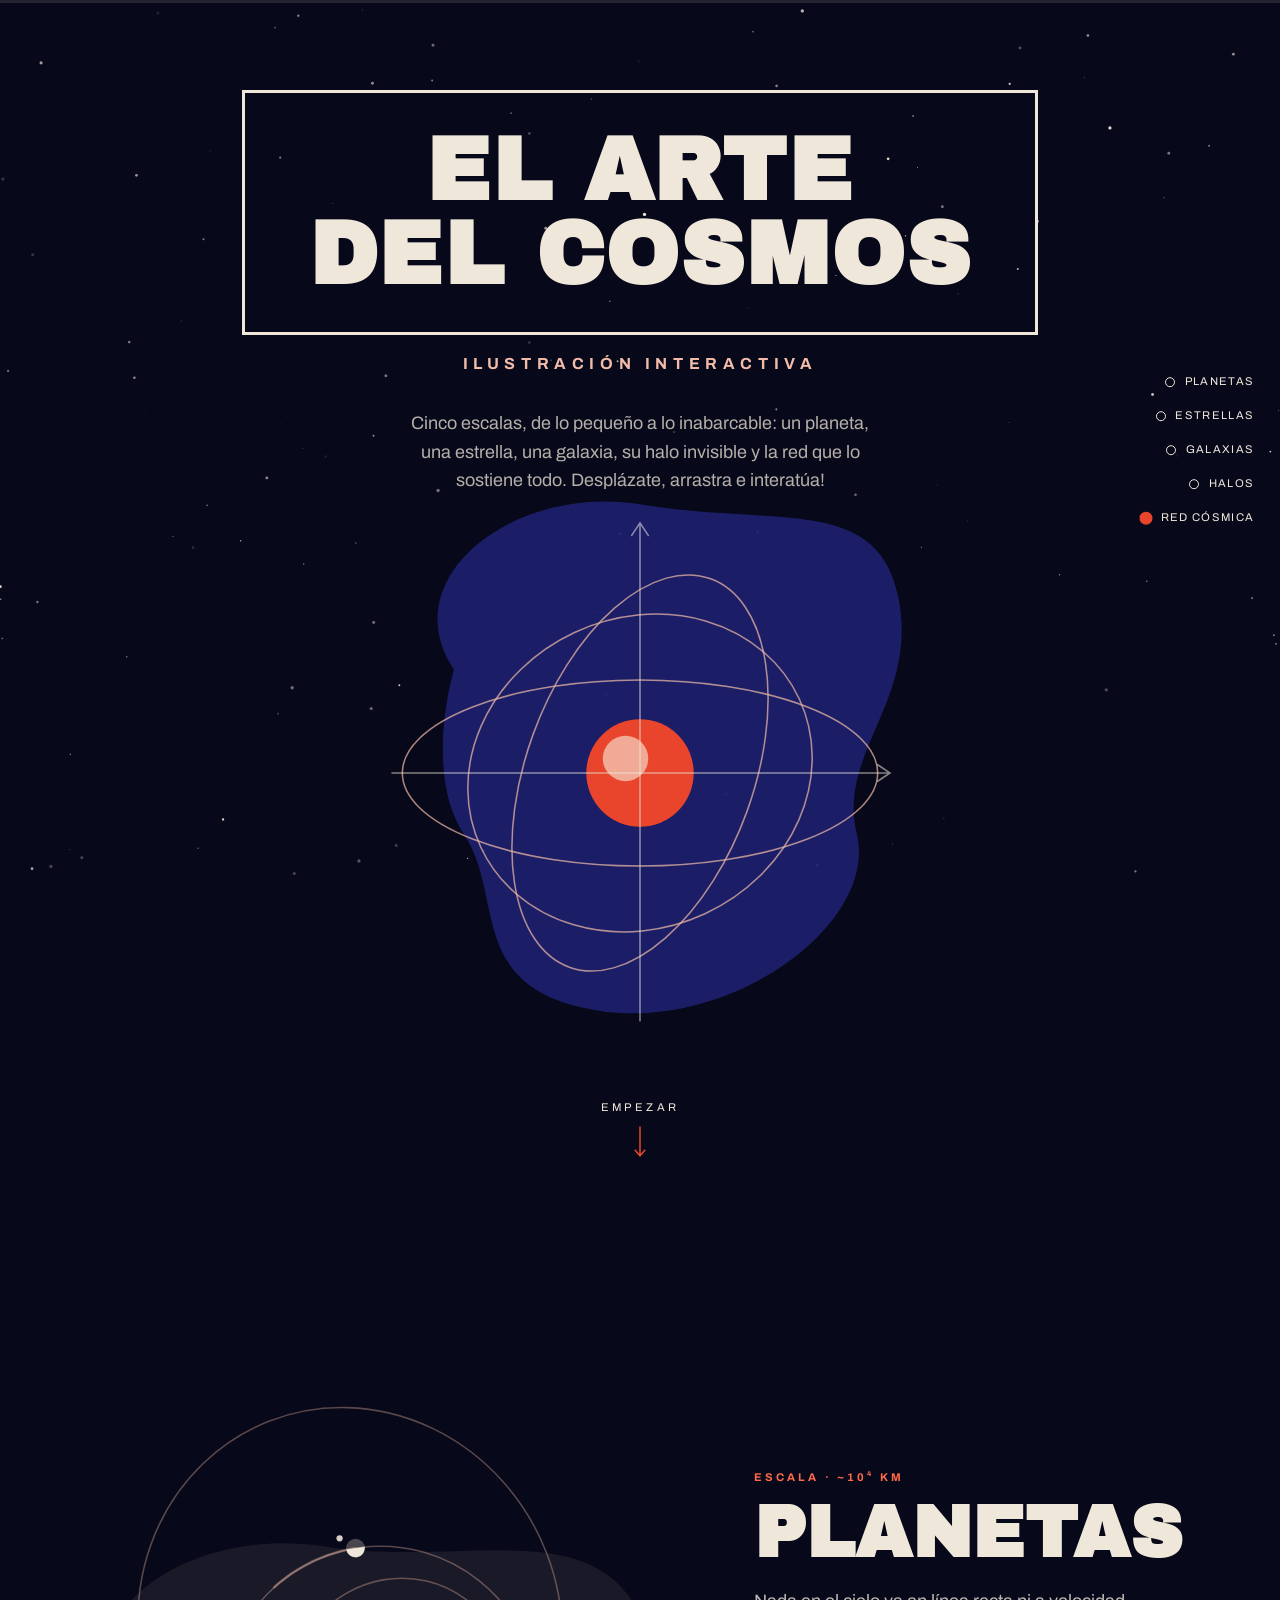
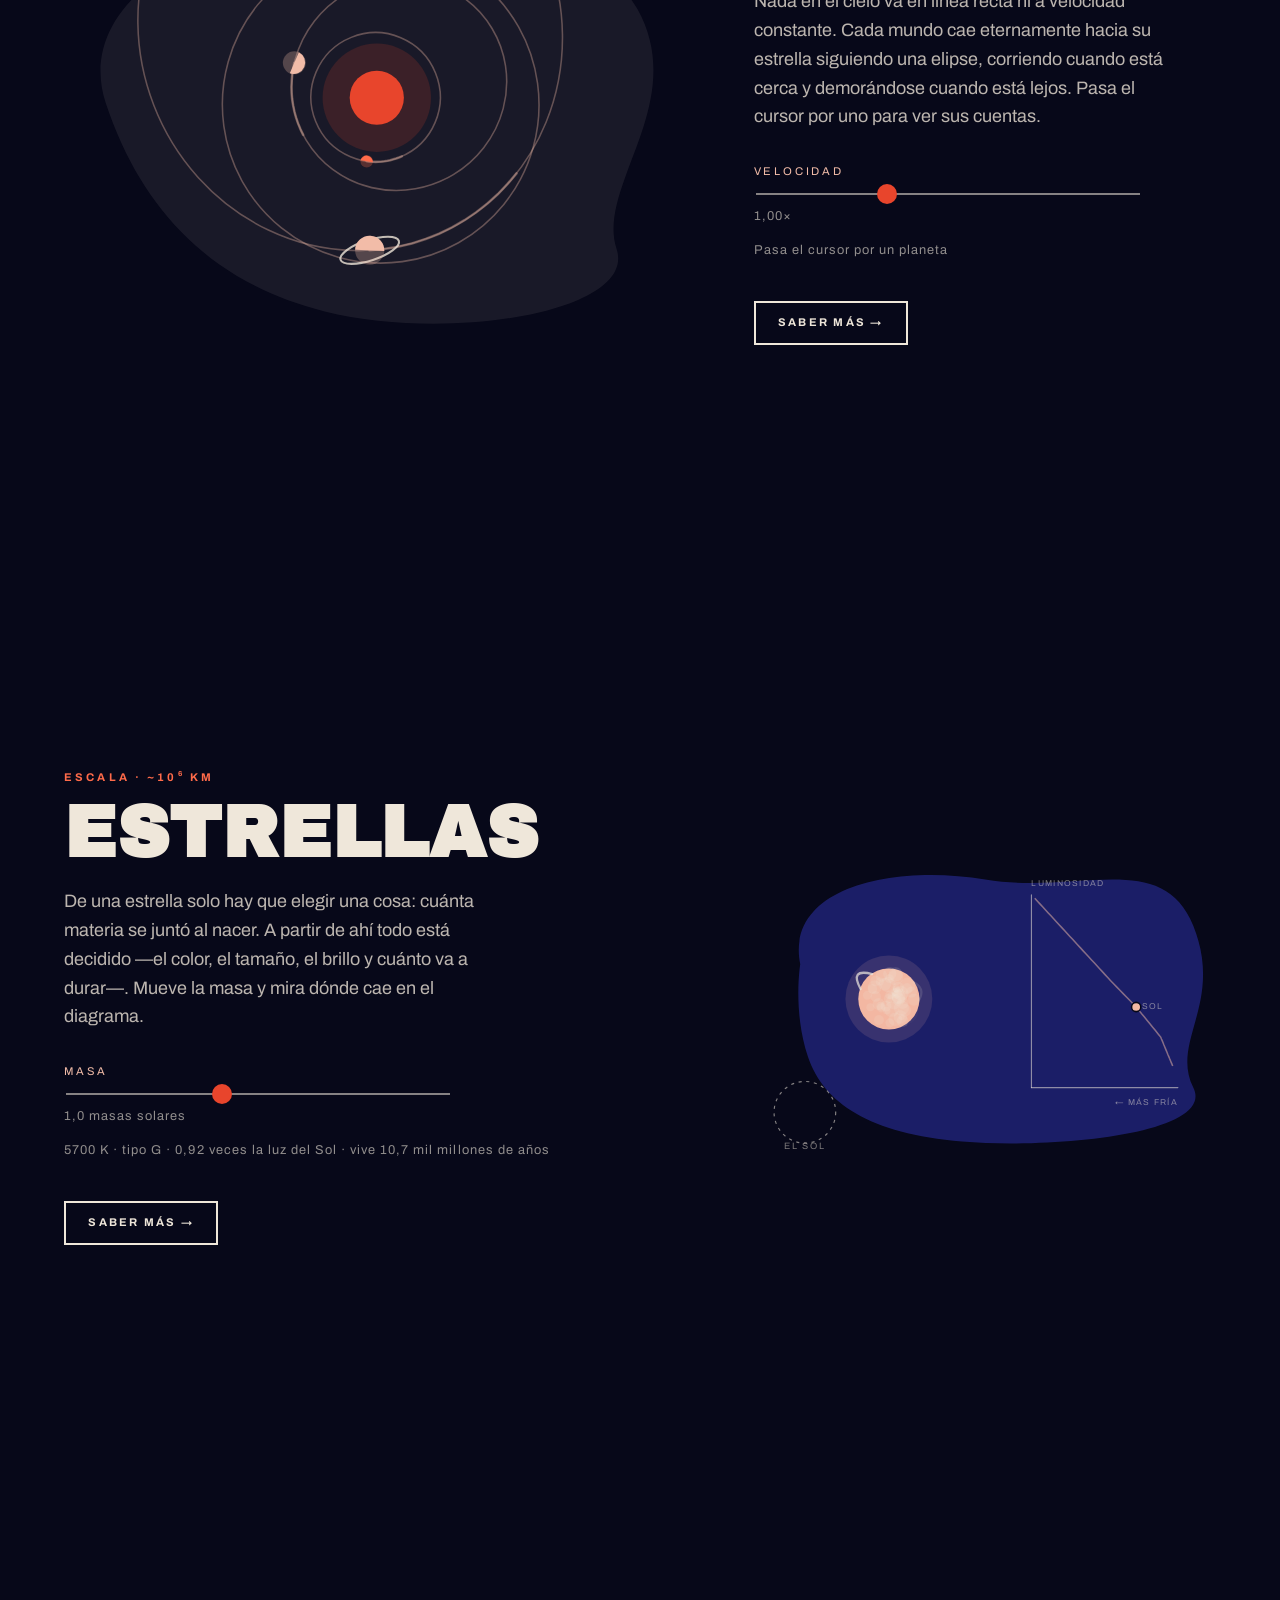
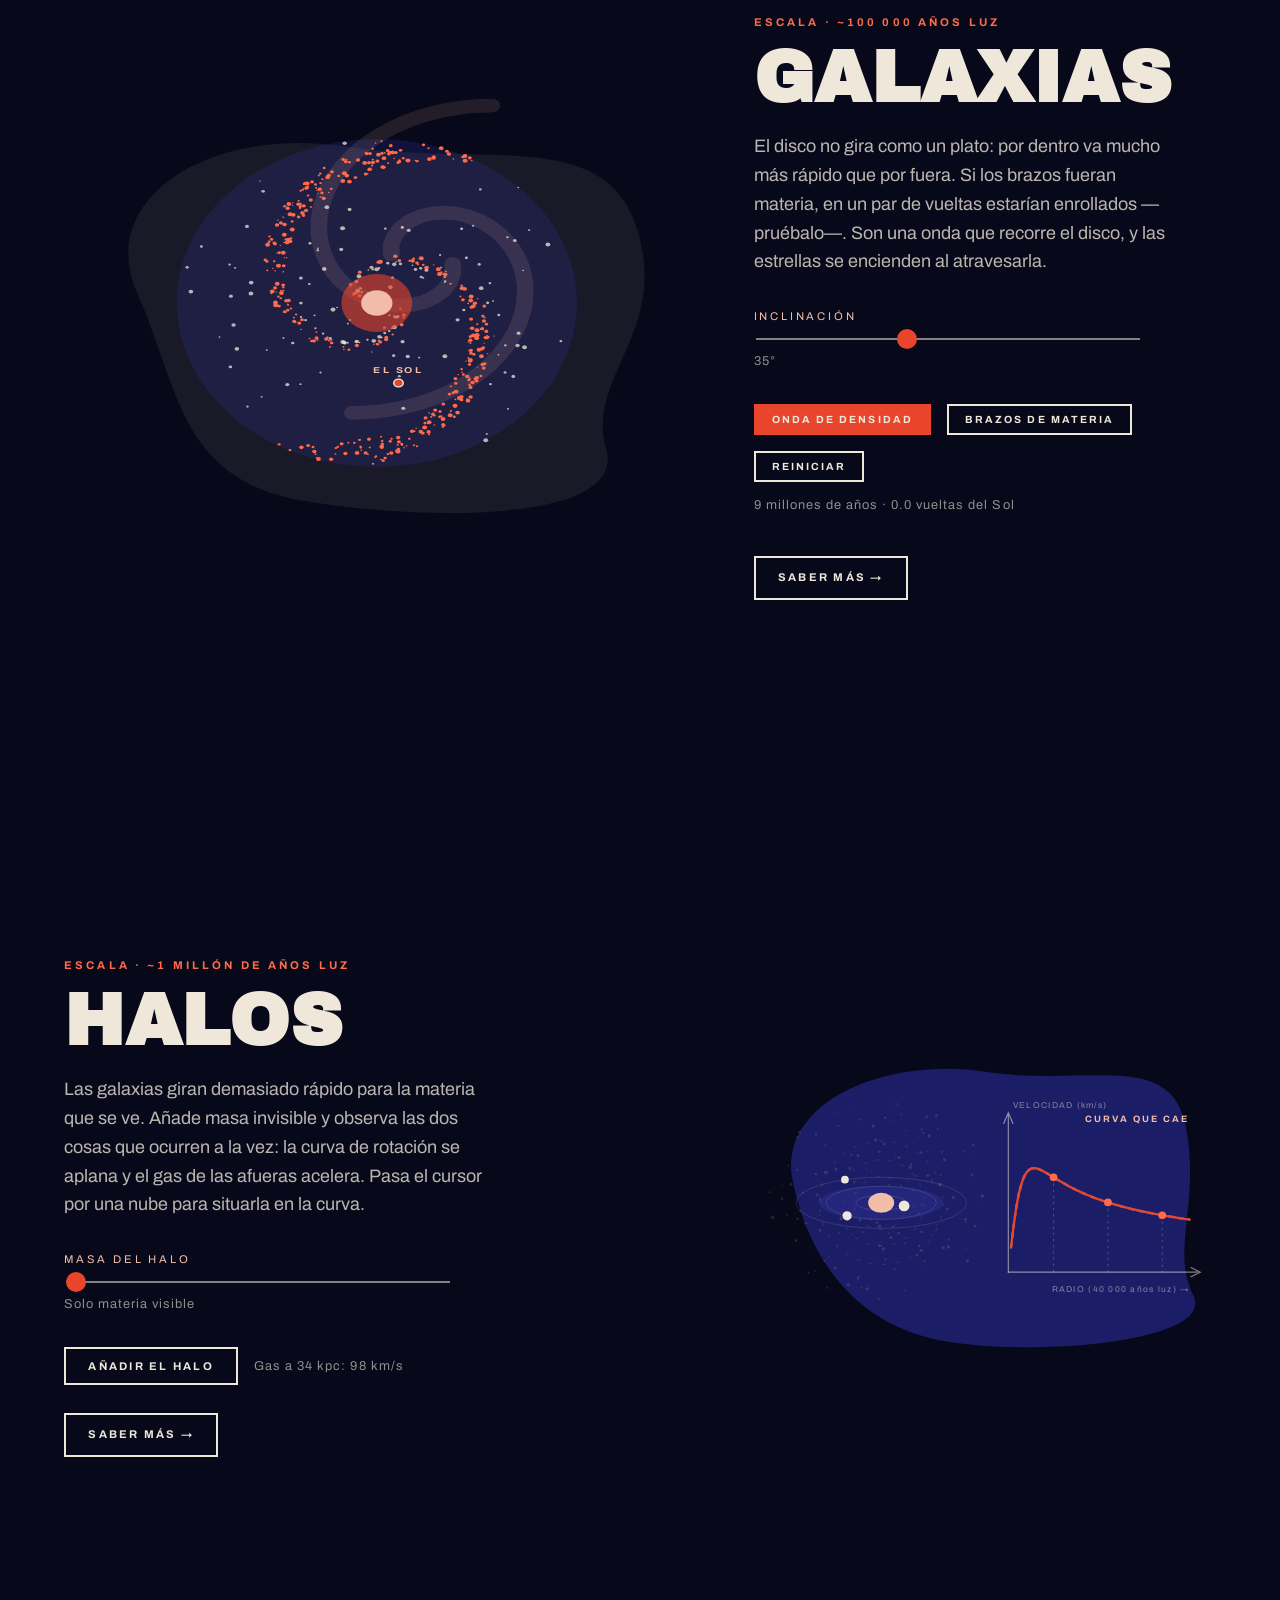
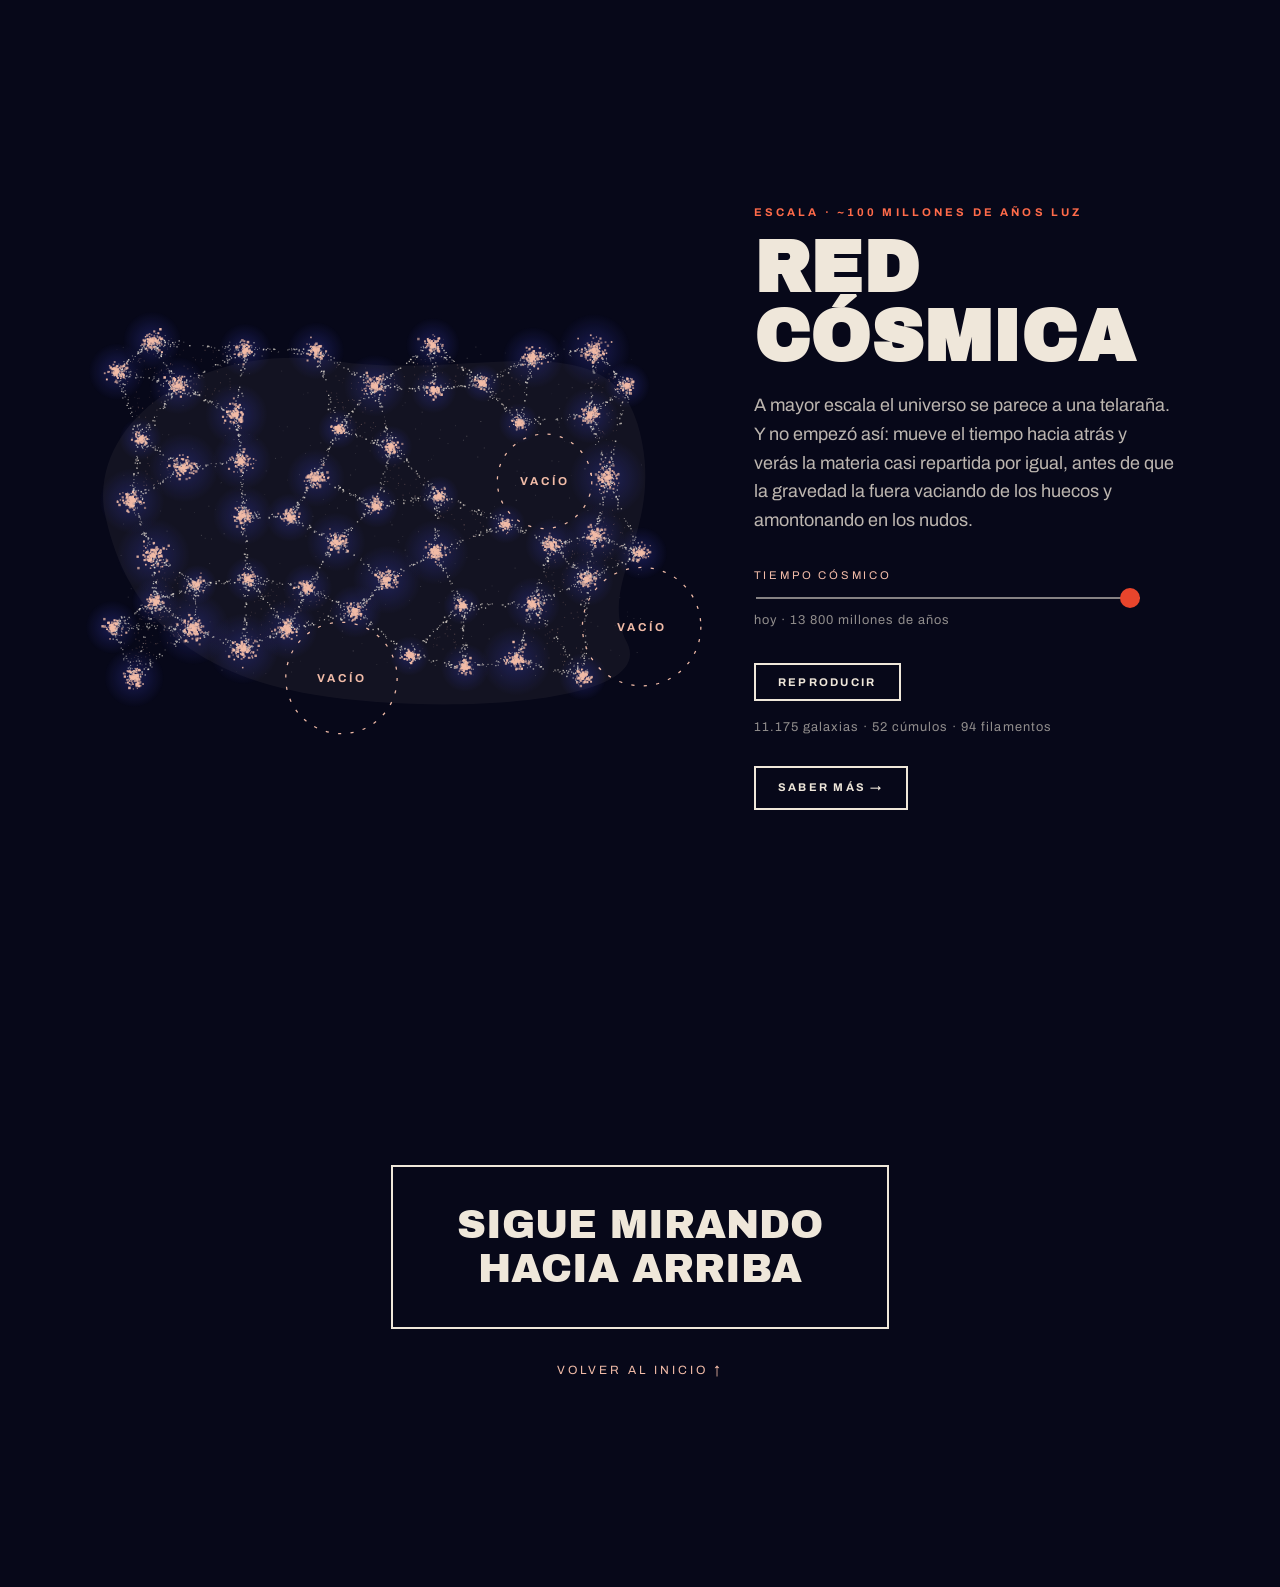
==== commit b5264856: "Refactor scene labels and update descriptions for clarity" ====
--- a/index.html
+++ b/index.html
@@ -37,7 +37,7 @@
   <p class="hero__intro">
     Cinco escalas, de lo pequeño a lo inabarcable: un planeta, una estrella,
     una galaxia, su halo invisible y la red que lo sostiene todo.
-    Desplázate, arrastra y toca.
+    Desplázate, arrastra e interatúa!
   </p>
 
   <a class="scroll-cue" href="#planetas">
@@ -165,7 +165,7 @@
 
     <div class="scene__text">
       <p class="scene__scale">ESCALA · ~1 MILLÓN DE AÑOS LUZ</p>
-      <h2 class="scene__label scene__label--vertical">HALOS</h2>
+      <h2 class="scene__label">HALOS</h2>
       <p class="scene__copy">
         Las galaxias giran demasiado rápido para la materia que se ve. Añade masa
         invisible y observa las dos cosas que ocurren a la vez: la curva de rotación
@@ -200,9 +200,9 @@
       <p class="scene__scale">ESCALA · ~100 MILLONES DE AÑOS LUZ</p>
       <h2 class="scene__label">RED CÓSMICA</h2>
       <p class="scene__copy">
-        A la mayor escala el universo se parece a una espuma. Y no empezó así: mueve
+        A mayor escala el universo se parece a una telaraña. Y no empezó así: mueve
         el tiempo hacia atrás y verás la materia casi repartida por igual, antes de que
-        la gravedad la fuera vaciando de los huecos y amontonando en los nodos.
+        la gravedad la fuera vaciando de los huecos y amontonando en los nudos.
       </p>
       <div class="control">
         <label for="webTime">TIEMPO CÓSMICO</label>
--- a/css/style.css
+++ b/css/style.css
@@ -209,11 +209,6 @@
   font-size: clamp(2rem, 6vw, 4.5rem);
   line-height: 0.95;
   letter-spacing: 0.01em;
-}
-.scene__label--vertical {
-  writing-mode: vertical-rl;
-  margin-bottom: 0;
-  margin-left: auto;
 }
 
 .scene__copy {
@@ -518,7 +513,6 @@
     padding-block: 5rem;
   }
   .scene--right .scene__stage { order: 0; }
-  .scene__label--vertical { writing-mode: horizontal-tb; margin-left: 0; margin-bottom: 1.25rem; }
   .dots em { display: none; }
 }
 
